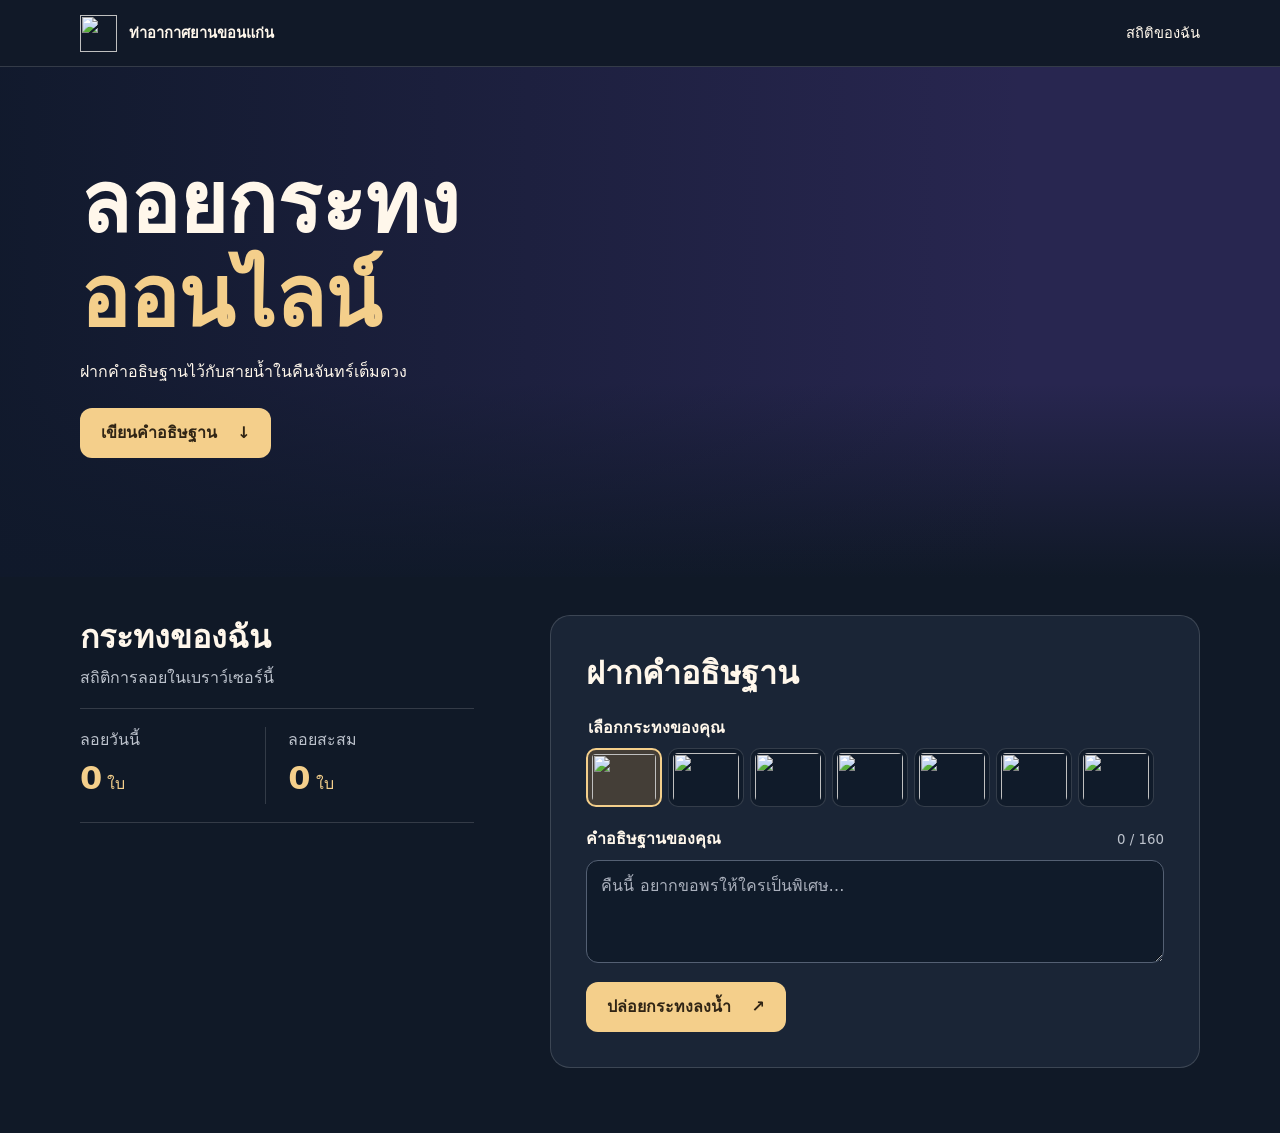
==== count.html @ 2428f7f8 "Refresh the Thai festival homepage and count completed floats" ====
<!doctype html>
<html lang="th"><head><meta charset="utf-8"><meta name="viewport" content="width=device-width, initial-scale=1">
<meta http-equiv="refresh" content="0;url=./index.html#stats"><title>สถิติกระทงของฉัน</title></head>
<body><a href="./index.html#stats">ดูสถิติกระทงของฉัน</a></body></html>
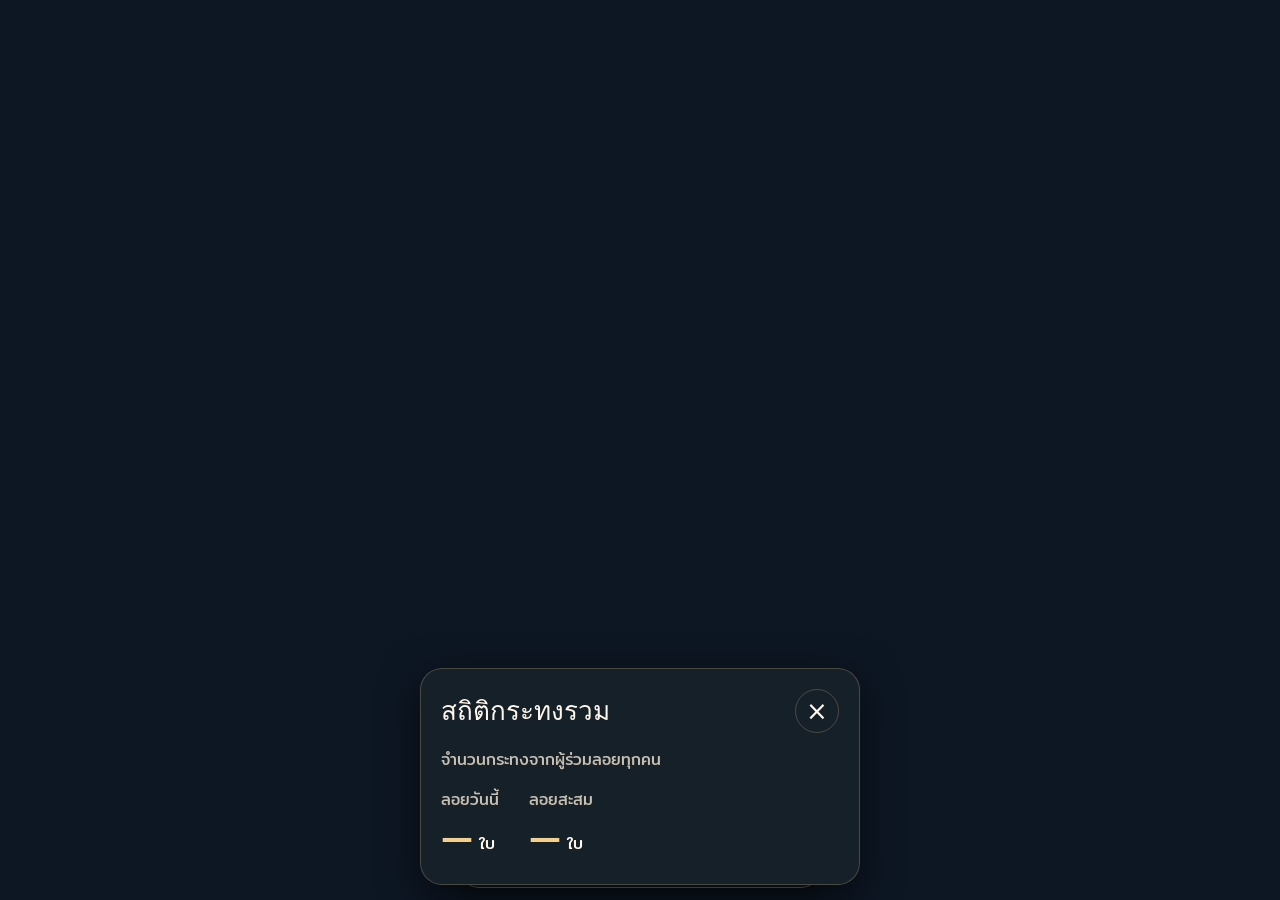
==== commit 21bece1e: "Show global float counts and extend the mobile dock to the screen edges" ====
--- a/count.html
+++ b/count.html
@@ -1,4 +1,4 @@
 <!doctype html>
 <html lang="th"><head><meta charset="utf-8"><meta name="viewport" content="width=device-width, initial-scale=1">
-<meta http-equiv="refresh" content="0;url=./index.html#stats"><title>สถิติกระทงของฉัน</title></head>
-<body><a href="./index.html#stats">ดูสถิติกระทงของฉัน</a></body></html>
+<meta http-equiv="refresh" content="0;url=./index.html#stats"><title>สถิติกระทงรวม</title></head>
+<body><a href="./index.html#stats">ดูสถิติกระทงรวม</a></body></html>
